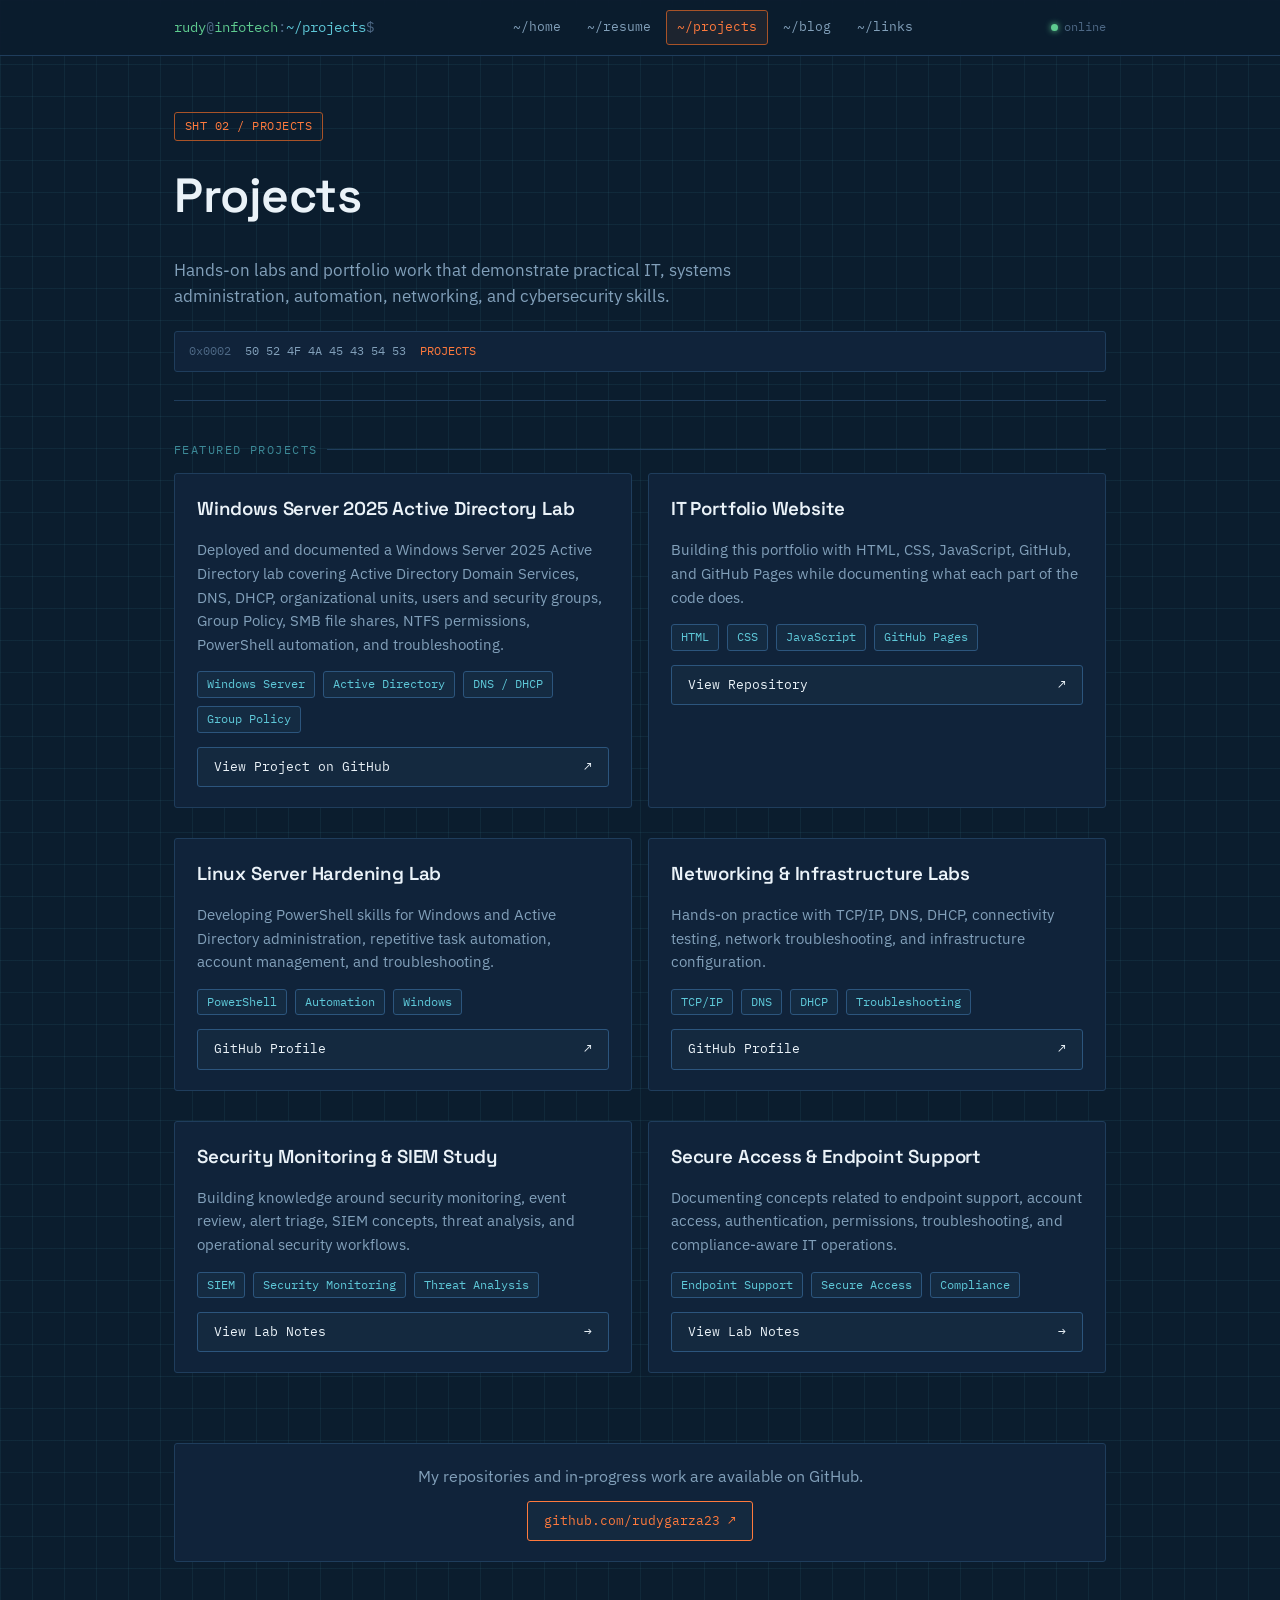
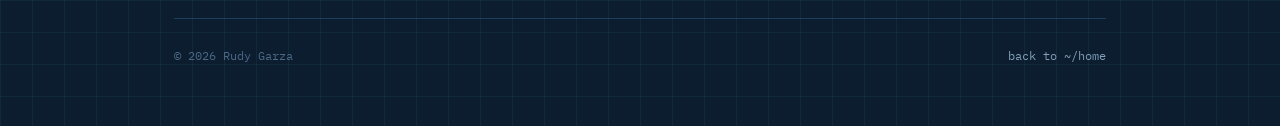
==== projects.html @ e21469d9 "Add files via upload" ====
<!DOCTYPE html>
<html lang="en">
<head>
<meta charset="UTF-8">
<meta name="viewport" content="width=device-width, initial-scale=1.0">
<title>Projects | Rudy Garza</title>
<meta name="description" content="IT, Windows Server, Active Directory, PowerShell, networking, cybersecurity, and portfolio projects by Rudy Garza.">
<link rel="preconnect" href="https://fonts.googleapis.com">
<link href="https://fonts.googleapis.com/css2?family=Space+Grotesk:wght@500;600;700&family=IBM+Plex+Sans:wght@400;500;600&family=IBM+Plex+Mono:wght@400;500;600&display=swap" rel="stylesheet">
<link rel="stylesheet" href="style.css">
</head>
<body>

<nav class="topnav">
  <div class="wrap">
    <div class="prompt">rudy<span class="sep">@</span>infotech<span class="sep">:</span><span class="path">~/projects</span><span class="sep">$</span></div>
    <button class="navtoggle" aria-expanded="false" aria-label="Toggle navigation">menu</button>
    <div class="navlinks">
      <a href="index.html">~/home</a>
      <a href="resume.html">~/resume</a>
      <a href="projects.html">~/projects</a>
      <a href="blog.html">~/blog</a>
      <a href="links.html">~/links</a>
    </div>
    <div class="navstatus"><span class="dot"></span>online</div>
  </div>
</nav>

<main class="wrap">

  <header class="sheet-header">
    <span class="sheet-tag">SHT 02 / PROJECTS</span>
    <h1>Projects</h1>
    <p class="sheet-sub">Hands-on labs and portfolio work that demonstrate practical IT, systems administration, automation, networking, and cybersecurity skills.</p>
    <div class="hexstrip">0x0002  <span class="byte">50 52 4F 4A 45 43 54 53</span>  <span class="ascii">PROJECTS</span></div>
  </header>

  <section>
    <div class="section-label">FEATURED PROJECTS</div>

    <div class="grid-2">

      <div class="card">
        <h3 style="color:var(--text);">Windows Server 2025 Active Directory Lab</h3>
        <p style="color:var(--text-muted); font-size:0.95rem;">Deployed and documented a Windows Server 2025 Active Directory lab covering Active Directory Domain Services, DNS, DHCP, organizational units, users and security groups, Group Policy, SMB file shares, NTFS permissions, PowerShell automation, and troubleshooting.</p>
        <div class="tags" style="margin-bottom:14px;">
          <span class="tag">Windows Server</span>
          <span class="tag">Active Directory</span>
          <span class="tag">DNS / DHCP</span>
          <span class="tag">Group Policy</span>
        </div>
        <a class="btn block" href="https://github.com/rudygarza23/windows-server-2025-active-directory-lab" target="_blank" rel="noopener">View Project on GitHub <span>↗</span></a>
      </div>

      <div class="card">
        <h3 style="color:var(--text);">IT Portfolio Website</h3>
        <p style="color:var(--text-muted); font-size:0.95rem;">Building this portfolio with HTML, CSS, JavaScript, GitHub, and GitHub Pages while documenting what each part of the code does.</p>
        <div class="tags" style="margin-bottom:14px;">
          <span class="tag">HTML</span>
          <span class="tag">CSS</span>
          <span class="tag">JavaScript</span>
          <span class="tag">GitHub Pages</span>
        </div>
        <a class="btn block" href="https://github.com/rudygarza23/rudygarza23.github.io" target="_blank" rel="noopener">View Repository <span>↗</span></a>
      </div>

      <div class="card">
        <h3 style="color:var(--text);">Linux Server Hardening Lab</h3>
        <p style="color:var(--text-muted); font-size:0.95rem;">Developing PowerShell skills for Windows and Active Directory administration, repetitive task automation, account management, and troubleshooting.</p>
        <div class="tags" style="margin-bottom:14px;">
          <span class="tag">PowerShell</span>
          <span class="tag">Automation</span>
          <span class="tag">Windows</span>
        </div>
        <a class="btn block" href="https://github.com/rudygarza23" target="_blank" rel="noopener">GitHub Profile <span>↗</span></a>
      </div>

      <div class="card">
        <h3 style="color:var(--text);">Networking &amp; Infrastructure Labs</h3>
        <p style="color:var(--text-muted); font-size:0.95rem;">Hands-on practice with TCP/IP, DNS, DHCP, connectivity testing, network troubleshooting, and infrastructure configuration.</p>
        <div class="tags" style="margin-bottom:14px;">
          <span class="tag">TCP/IP</span>
          <span class="tag">DNS</span>
          <span class="tag">DHCP</span>
          <span class="tag">Troubleshooting</span>
        </div>
        <a class="btn block" href="https://github.com/rudygarza23" target="_blank" rel="noopener">GitHub Profile <span>↗</span></a>
      </div>

      <div class="card">
        <h3 style="color:var(--text);">Security Monitoring &amp; SIEM Study</h3>
        <p style="color:var(--text-muted); font-size:0.95rem;">Building knowledge around security monitoring, event review, alert triage, SIEM concepts, threat analysis, and operational security workflows.</p>
        <div class="tags" style="margin-bottom:14px;">
          <span class="tag">SIEM</span>
          <span class="tag">Security Monitoring</span>
          <span class="tag">Threat Analysis</span>
        </div>
        <a class="btn block" href="blog.html">View Lab Notes <span>→</span></a>
      </div>

      <div class="card">
        <h3 style="color:var(--text);">Secure Access &amp; Endpoint Support</h3>
        <p style="color:var(--text-muted); font-size:0.95rem;">Documenting concepts related to endpoint support, account access, authentication, permissions, troubleshooting, and compliance-aware IT operations.</p>
        <div class="tags" style="margin-bottom:14px;">
          <span class="tag">Endpoint Support</span>
          <span class="tag">Secure Access</span>
          <span class="tag">Compliance</span>
        </div>
        <a class="btn block" href="blog.html">View Lab Notes <span>→</span></a>
      </div>

    </div>
  </section>

  <section>
    <div class="card" style="text-align:center;">
      <p style="color:var(--text-muted); margin:0 0 12px;">My repositories and in-progress work are available on GitHub.</p>
      <a class="btn primary" href="https://github.com/rudygarza23" target="_blank" rel="noopener">github.com/rudygarza23 ↗</a>
    </div>
  </section>

  <footer>
    <div>© 2026 Rudy Garza</div>
    <div><a href="index.html">back to ~/home</a></div>
  </footer>

</main>

<script src="main.js"></script>
</body>
</html>
---- style.css ----
/* ==========================================================================
   DESIGN TOKENS
   Concept: technical schematic / network diagram sheet set.
   Each page is a numbered "sheet" in a drawing set (SHT 01, 02...).
   Signature motif: hex-dump strip (offset / bytes / ascii) used as a
   section marker — a real artifact from packet & binary analysis work.
   ========================================================================== */

:root {
  /* color */
  --bg: #0b1d2e;
  --bg-panel: #10233a;
  --bg-panel-raised: #14293f;
  --grid-line: rgba(94, 200, 216, 0.07);
  --grid-line-strong: rgba(94, 200, 216, 0.14);
  --border: #1f3d5c;
  --border-strong: #2c557d;
  --accent: #ff7a3d;
  --accent-dim: #a85328;
  --cyan: #5ec8d8;
  --cyan-dim: #3c8896;
  --text: #eaf2f8;
  --text-muted: #82a0ba;
  --text-faint: #4d6885;
  --ok: #5ecb8f;

  /* type */
  --f-display: "Space Grotesk", "IBM Plex Sans", sans-serif;
  --f-body: "IBM Plex Sans", sans-serif;
  --f-mono: "IBM Plex Mono", monospace;

  /* layout */
  --nav-h: 56px;
  --max-w: 980px;
  --radius: 3px;
}

* { box-sizing: border-box; }

html {
  scroll-behavior: smooth;
}

@media (prefers-reduced-motion: reduce) {
  html { scroll-behavior: auto; }
  * { animation-duration: 0.001ms !important; animation-iteration-count: 1 !important; transition-duration: 0.001ms !important; }
}

body {
  margin: 0;
  background:
    linear-gradient(var(--grid-line) 1px, transparent 1px) 0 0 / 100% 32px,
    linear-gradient(90deg, var(--grid-line) 1px, transparent 1px) 0 0 / 32px 100%,
    var(--bg);
  color: var(--text);
  font-family: var(--f-body);
  font-size: 16px;
  line-height: 1.55;
  min-height: 100vh;
  padding-top: var(--nav-h);
}

h1, h2, h3, h4 {
  font-family: var(--f-display);
  font-weight: 600;
  margin: 0 0 0.5em;
  letter-spacing: -0.01em;
}

a { color: var(--cyan); text-decoration: none; }
a:hover { text-decoration: underline; }

:focus-visible {
  outline: 2px solid var(--accent);
  outline-offset: 2px;
}

code, .mono { font-family: var(--f-mono); }

.wrap {
  max-width: var(--max-w);
  margin: 0 auto;
  padding: 0 24px;
}

/* ==========================================================================
   NAV - styled like a shell status line
   ========================================================================== */

.topnav {
  position: fixed;
  top: 0; left: 0; right: 0;
  height: var(--nav-h);
  z-index: 100;
  background: rgba(11, 29, 46, 0.92);
  backdrop-filter: blur(6px);
  border-bottom: 1px solid var(--border);
  display: flex;
  align-items: center;
}

.topnav .wrap {
  max-width: var(--max-w);
  width: 100%;
  display: flex;
  align-items: center;
  justify-content: space-between;
  gap: 16px;
}

.topnav .prompt {
  font-family: var(--f-mono);
  font-size: 14px;
  color: var(--ok);
  white-space: nowrap;
}
.topnav .prompt .sep { color: var(--text-faint); }
.topnav .prompt .path { color: var(--cyan); }

.navlinks {
  display: flex;
  gap: 4px;
  font-family: var(--f-mono);
  font-size: 13px;
}

.navlinks a {
  color: var(--text-muted);
  padding: 6px 10px;
  border-radius: var(--radius);
  border: 1px solid transparent;
}

.navlinks a:hover {
  color: var(--text);
  border-color: var(--border-strong);
  text-decoration: none;
}

.navlinks a.active {
  color: var(--accent);
  border-color: var(--accent-dim);
  background: rgba(255, 122, 61, 0.08);
}

.navstatus {
  display: flex;
  align-items: center;
  gap: 6px;
  font-family: var(--f-mono);
  font-size: 12px;
  color: var(--text-faint);
}

.dot {
  width: 7px; height: 7px;
  border-radius: 50%;
  background: var(--ok);
  box-shadow: 0 0 6px var(--ok);
  flex: none;
}

.navtoggle {
  display: none;
  background: none;
  border: 1px solid var(--border-strong);
  color: var(--text);
  font-family: var(--f-mono);
  padding: 6px 10px;
  border-radius: var(--radius);
  cursor: pointer;
}

@media (max-width: 720px) {
  .navlinks { position: fixed; top: var(--nav-h); left: 0; right: 0; background: var(--bg-panel); border-bottom: 1px solid var(--border); flex-direction: column; padding: 8px; display: none; }
  .navlinks.open { display: flex; }
  .navlinks a { padding: 10px 12px; }
  .navstatus { display: none; }
  .navtoggle { display: block; }
}

/* ==========================================================================
   SHEET HEADER - every page opens with a "drawing sheet" header
   ========================================================================== */

.sheet-header {
  padding: 56px 0 28px;
  border-bottom: 1px solid var(--border);
  margin-bottom: 40px;
}

.sheet-tag {
  display: inline-flex;
  align-items: center;
  gap: 8px;
  font-family: var(--f-mono);
  font-size: 12px;
  color: var(--accent);
  border: 1px solid var(--accent-dim);
  padding: 4px 10px;
  border-radius: var(--radius);
  margin-bottom: 18px;
  letter-spacing: 0.04em;
}

.sheet-header h1 {
  font-size: clamp(2rem, 5vw, 3rem);
  color: var(--text);
}

.sheet-sub {
  color: var(--text-muted);
  max-width: 60ch;
  font-size: 1.05rem;
}

/* Hex-dump strip - the signature element */
.hexstrip {
  font-family: var(--f-mono);
  font-size: 12px;
  color: var(--text-faint);
  margin-top: 22px;
  padding: 10px 14px;
  background: var(--bg-panel);
  border: 1px solid var(--border);
  border-radius: var(--radius);
  overflow-x: auto;
  white-space: pre;
}
.hexstrip .off { color: var(--cyan-dim); }
.hexstrip .byte { color: var(--text-muted); }
.hexstrip .ascii { color: var(--accent); }

/* ==========================================================================
   SECTIONS / CARDS
   ========================================================================== */

section { margin-bottom: 56px; }

.section-label {
  font-family: var(--f-mono);
  font-size: 12px;
  color: var(--cyan-dim);
  text-transform: uppercase;
  letter-spacing: 0.12em;
  margin-bottom: 14px;
  display: flex;
  align-items: center;
  gap: 10px;
}
.section-label::after {
  content: "";
  flex: 1;
  height: 1px;
  background: var(--border);
}

.card {
  background: var(--bg-panel);
  border: 1px solid var(--border);
  border-radius: var(--radius);
  padding: 20px 22px;
  margin-bottom: 14px;
}

.card:hover { border-color: var(--border-strong); }

.grid-2 { display: grid; grid-template-columns: 1fr 1fr; gap: 16px; }
.grid-3 { display: grid; grid-template-columns: repeat(3, 1fr); gap: 16px; }
@media (max-width: 720px) { .grid-2, .grid-3 { grid-template-columns: 1fr; } }

/* tag chips */
.tags { display: flex; flex-wrap: wrap; gap: 8px; }
.tag {
  font-family: var(--f-mono);
  font-size: 12px;
  color: var(--cyan);
  border: 1px solid var(--border-strong);
  padding: 3px 9px;
  border-radius: var(--radius);
  background: rgba(94, 200, 216, 0.05);
}

/* buttons */
.btn {
  display: inline-flex;
  align-items: center;
  gap: 8px;
  font-family: var(--f-mono);
  font-size: 13px;
  color: var(--text);
  border: 1px solid var(--border-strong);
  padding: 9px 16px;
  border-radius: var(--radius);
  background: var(--bg-panel-raised);
  cursor: pointer;
  transition: border-color 0.15s ease, transform 0.15s ease;
}
.btn:hover { border-color: var(--accent); text-decoration: none; transform: translateY(-1px); }
.btn.primary { border-color: var(--accent); color: var(--accent); }
.btn.primary:hover { background: rgba(255, 122, 61, 0.1); }
.btn.block { width: 100%; justify-content: space-between; }

/* timeline (resume experience) */
.tl-item {
  display: grid;
  grid-template-columns: 150px 1fr;
  gap: 20px;
  padding: 18px 0;
  border-top: 1px solid var(--border);
}

.section-label + .tl-item {
  border-top: none;
}

.tl-date {
  font-family: var(--f-mono);
  font-size: 12px;
  color: var(--text-faint);
  padding-top: 4px;
  white-space: nowrap;
}

.tl-role {
  font-weight: 600;
  color: var(--text);
  margin: 0 0 2px;
}

.tl-org {
  color: var(--cyan);
  font-size: 0.9rem;
  margin: 0 0 10px;
}

.tl-body {
  color: var(--text-muted);
  font-size: 0.95rem;
  margin: 8px 0 0;
  padding-left: 22px;
}

.tl-body li {
  margin-bottom: 6px;
}

.tl-body li:last-child {
  margin-bottom: 0;
}

@media (max-width: 600px) {
  .tl-item {
    grid-template-columns: 1fr;
    gap: 6px;
  }

  .tl-date {
    padding-top: 0;
  }
}

/* footer */
footer {
  border-top: 1px solid var(--border);
  padding: 28px 0 60px;
  color: var(--text-faint);
  font-family: var(--f-mono);
  font-size: 12px;
  display: flex;
  justify-content: space-between;
  flex-wrap: wrap;
  gap: 10px;
}
footer a { color: var(--text-muted); }

/* print (resume) */
@media print {
  .topnav, footer, .no-print { display: none !important; }
  body { padding-top: 0; background: #fff; color: #111; }
  .card, .hexstrip { border-color: #ccc; background: #fff; }
  a { color: #111; text-decoration: underline; }
}
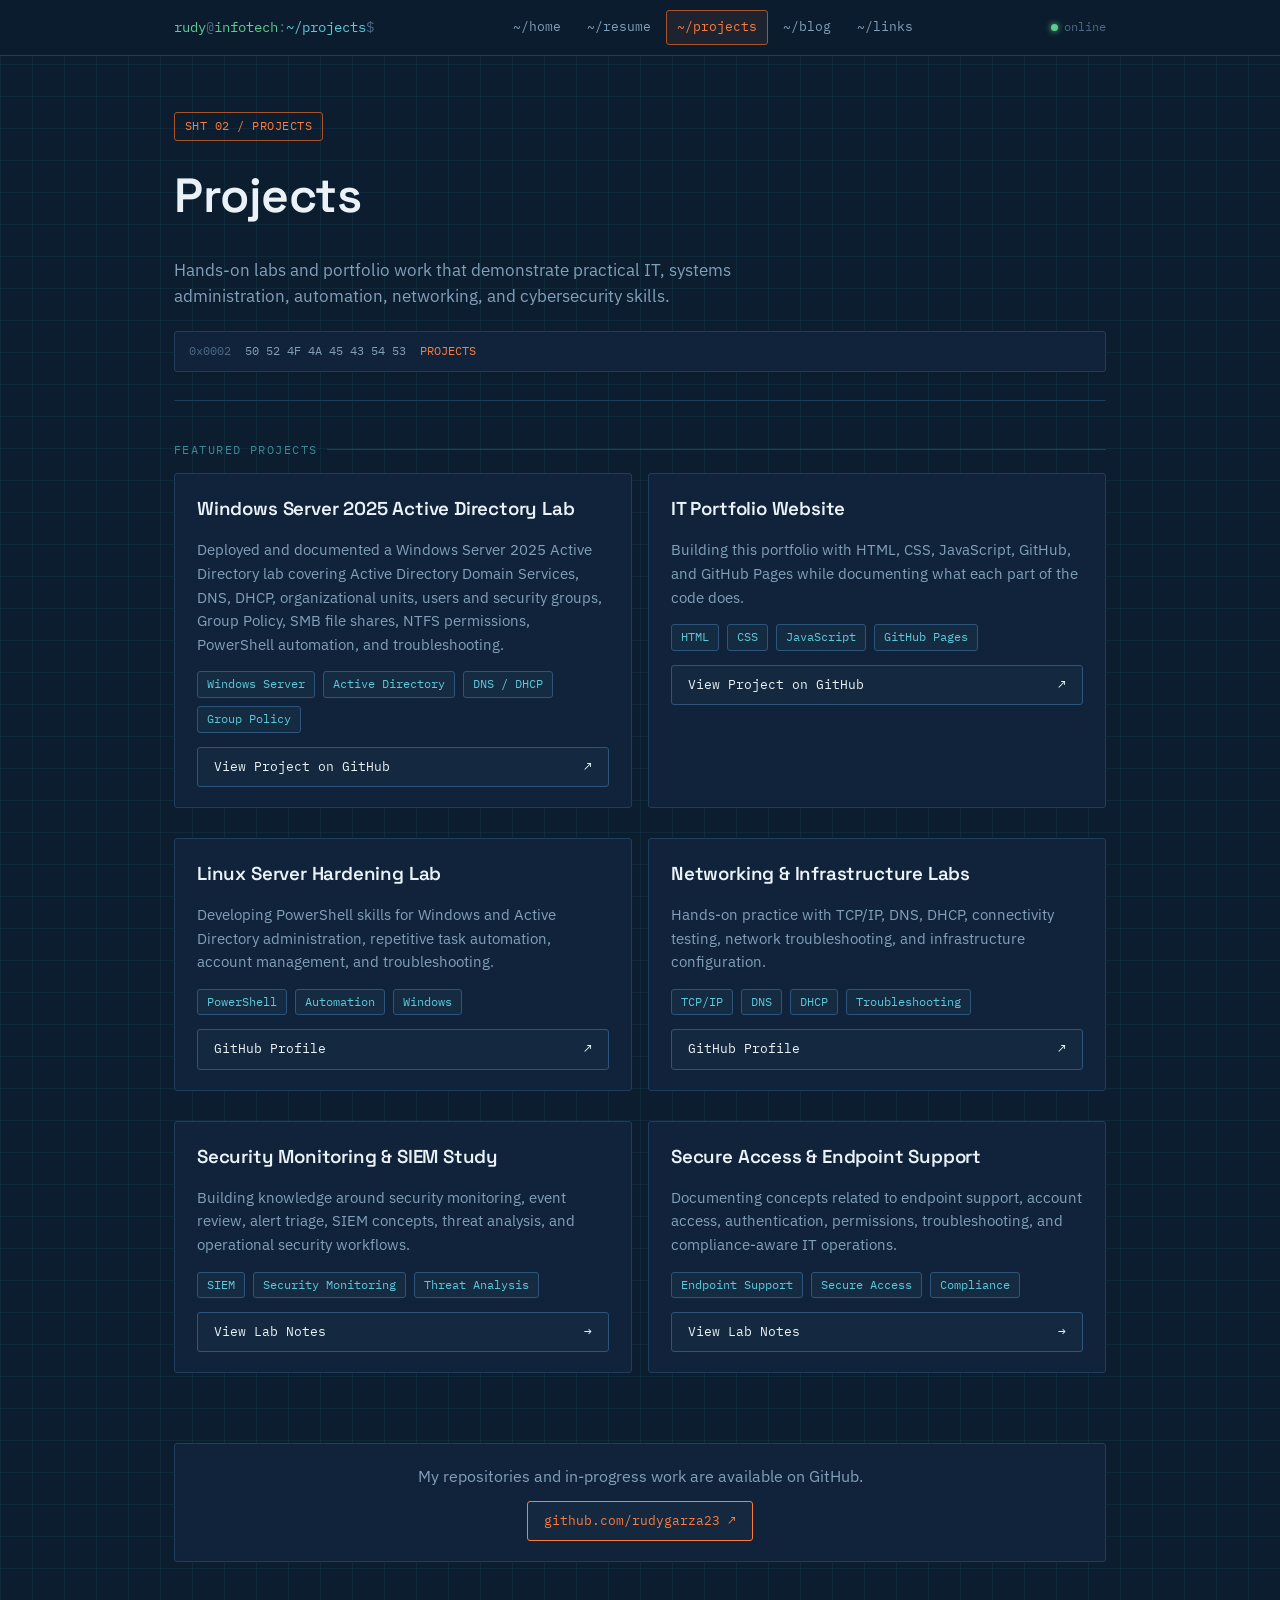
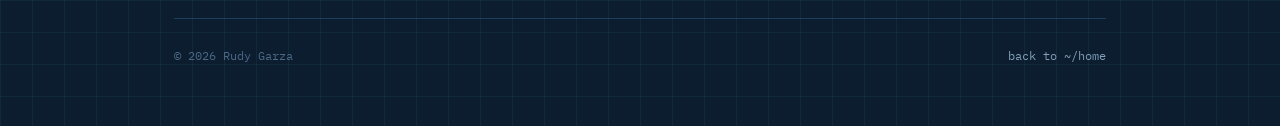
==== commit 2a783650: "Update projects.html" ====
--- a/projects.html
+++ b/projects.html
@@ -61,7 +61,7 @@
           <span class="tag">JavaScript</span>
           <span class="tag">GitHub Pages</span>
         </div>
-        <a class="btn block" href="https://github.com/rudygarza23/rudygarza23.github.io" target="_blank" rel="noopener">View Repository <span>↗</span></a>
+        <a class="btn block" href="https://github.com/rudygarza23/linux-server-hardening-lab" target="_blank" rel="noopener">View Project on GitHub <span>↗</span></a>
       </div>
 
       <div class="card">
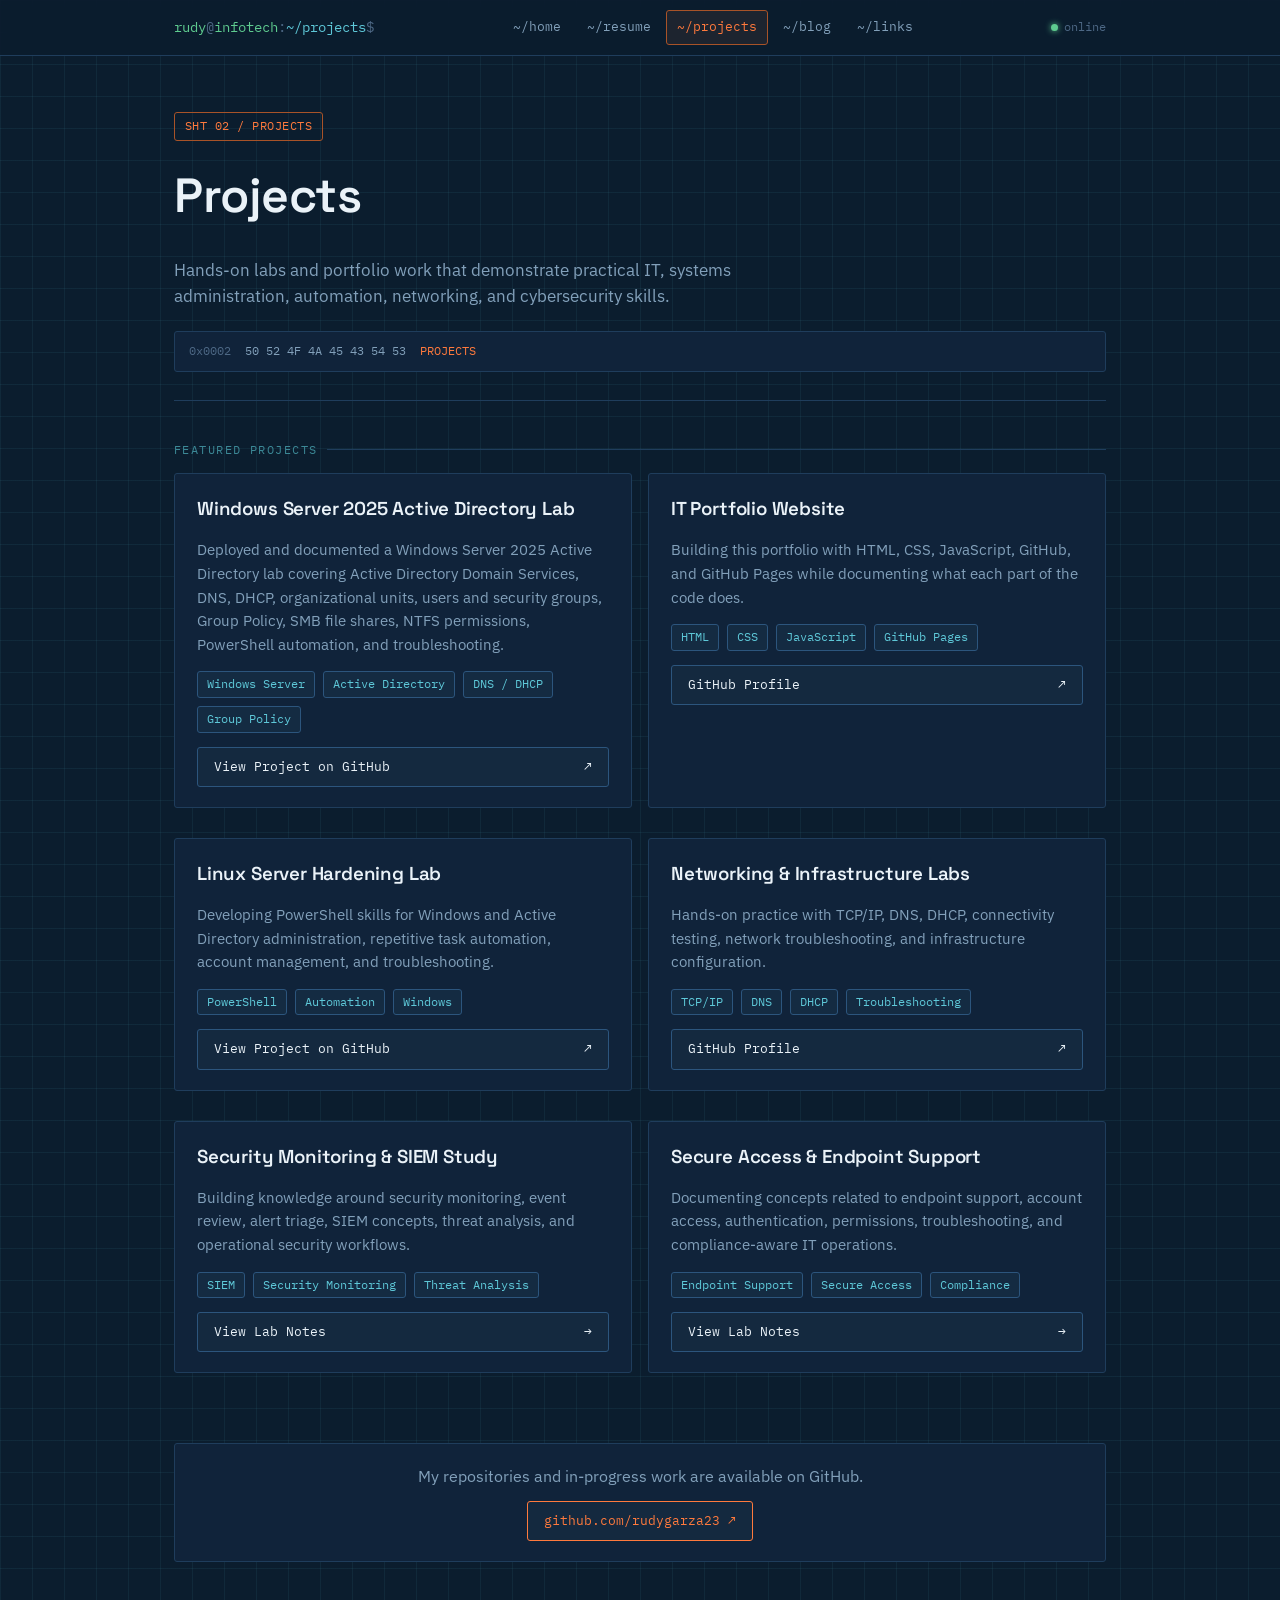
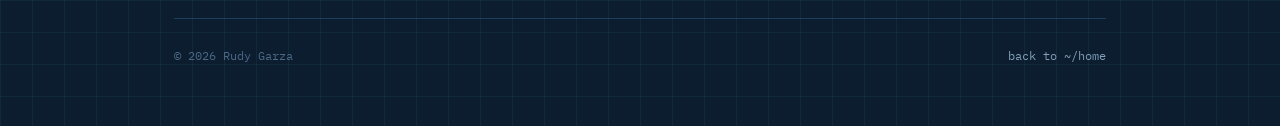
==== commit f0bd0815: "Update projects.html" ====
--- a/projects.html
+++ b/projects.html
@@ -61,7 +61,7 @@
           <span class="tag">JavaScript</span>
           <span class="tag">GitHub Pages</span>
         </div>
-        <a class="btn block" href="https://github.com/rudygarza23/linux-server-hardening-lab" target="_blank" rel="noopener">View Project on GitHub <span>↗</span></a>
+        <a class="btn block" href="https://github.com/rudygarza23" target="_blank" rel="noopener">GitHub Profile <span>↗</span></a>
       </div>
 
       <div class="card">
@@ -72,7 +72,7 @@
           <span class="tag">Automation</span>
           <span class="tag">Windows</span>
         </div>
-        <a class="btn block" href="https://github.com/rudygarza23" target="_blank" rel="noopener">GitHub Profile <span>↗</span></a>
+        <a class="btn block" href="https://github.com/rudygarza23/linux-server-hardening-lab" target="_blank" rel="noopener">View Project on GitHub <span>↗</span></a>
       </div>
 
       <div class="card">
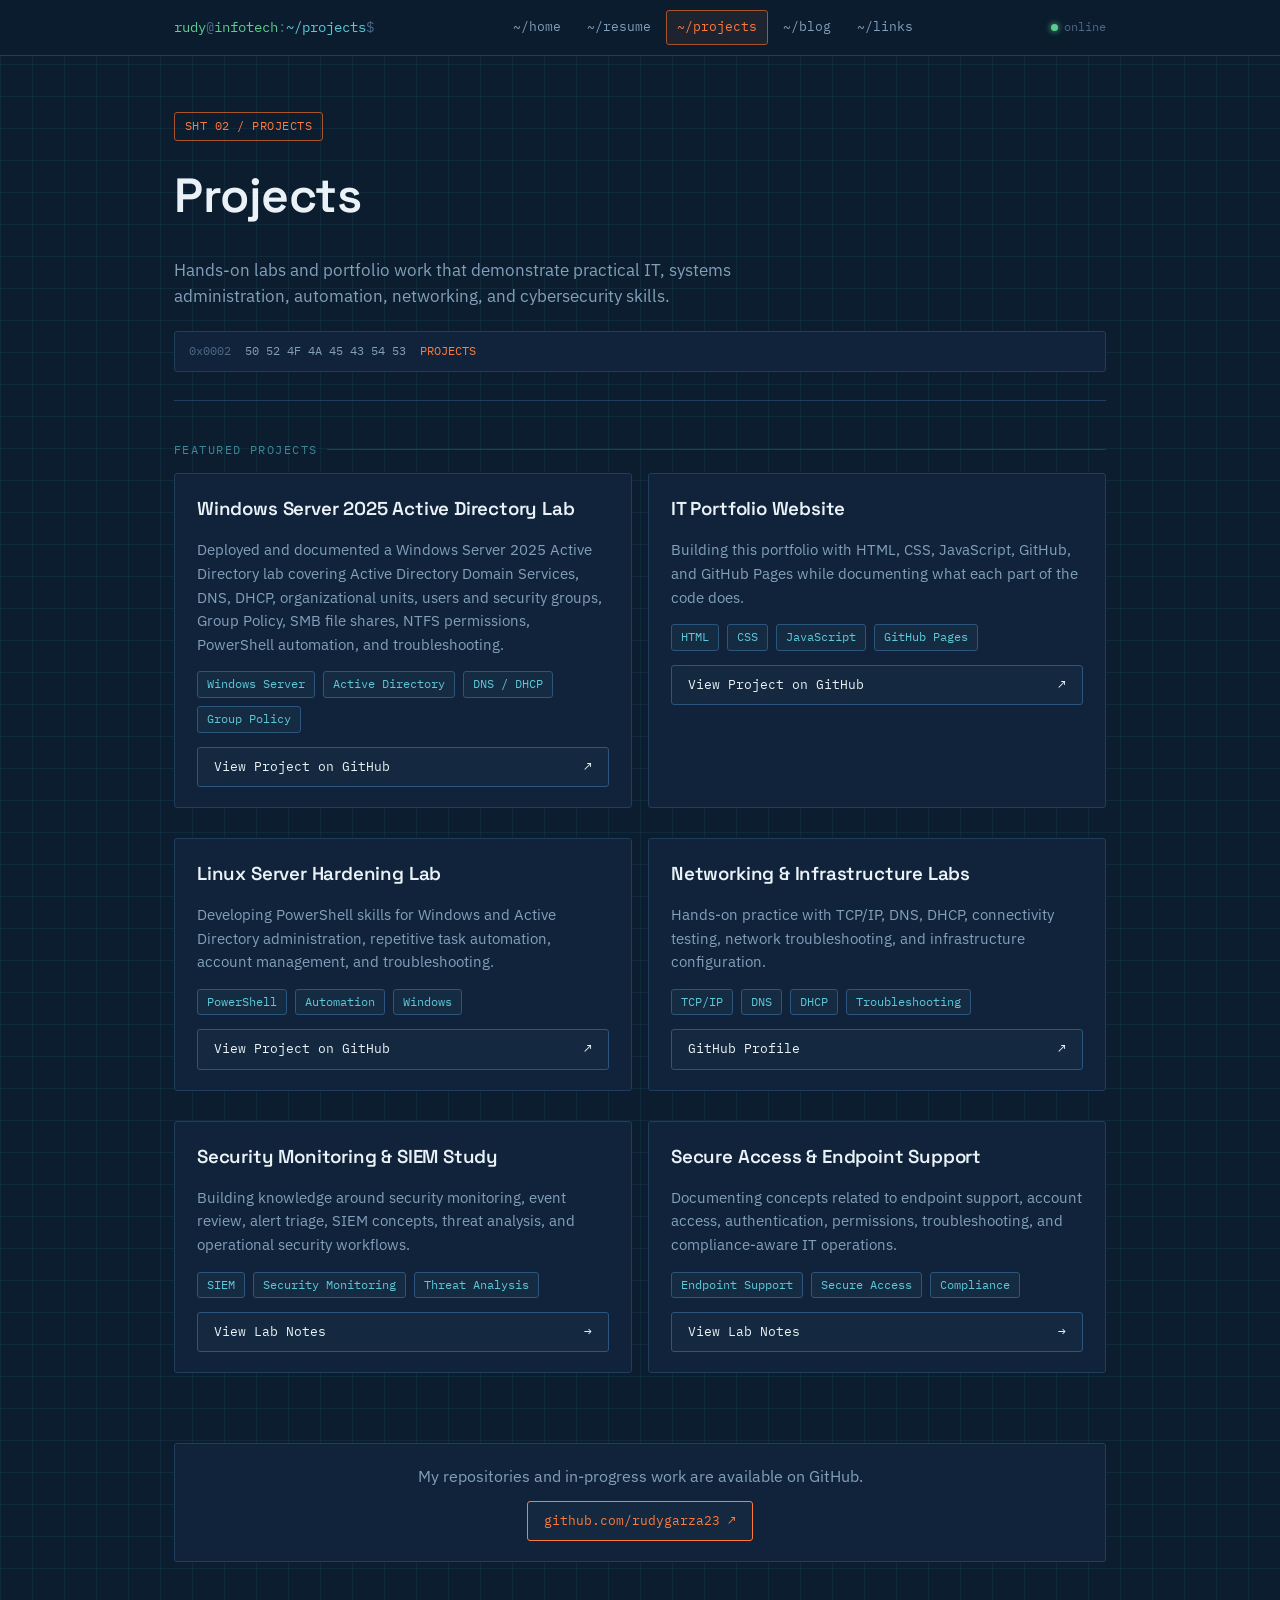
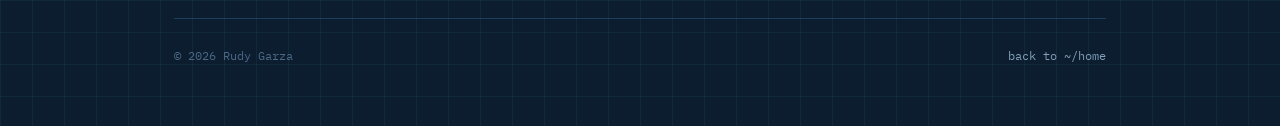
==== commit 175ba0a6: "Update projects.html" ====
--- a/projects.html
+++ b/projects.html
@@ -61,7 +61,7 @@
           <span class="tag">JavaScript</span>
           <span class="tag">GitHub Pages</span>
         </div>
-        <a class="btn block" href="https://github.com/rudygarza23" target="_blank" rel="noopener">GitHub Profile <span>↗</span></a>
+        <a class="btn block" href="https://github.com/rudygarza23/rudygarza23.github.io"_blank" rel="noopener">View Project on GitHub <span>↗</span></a>
       </div>
 
       <div class="card">
